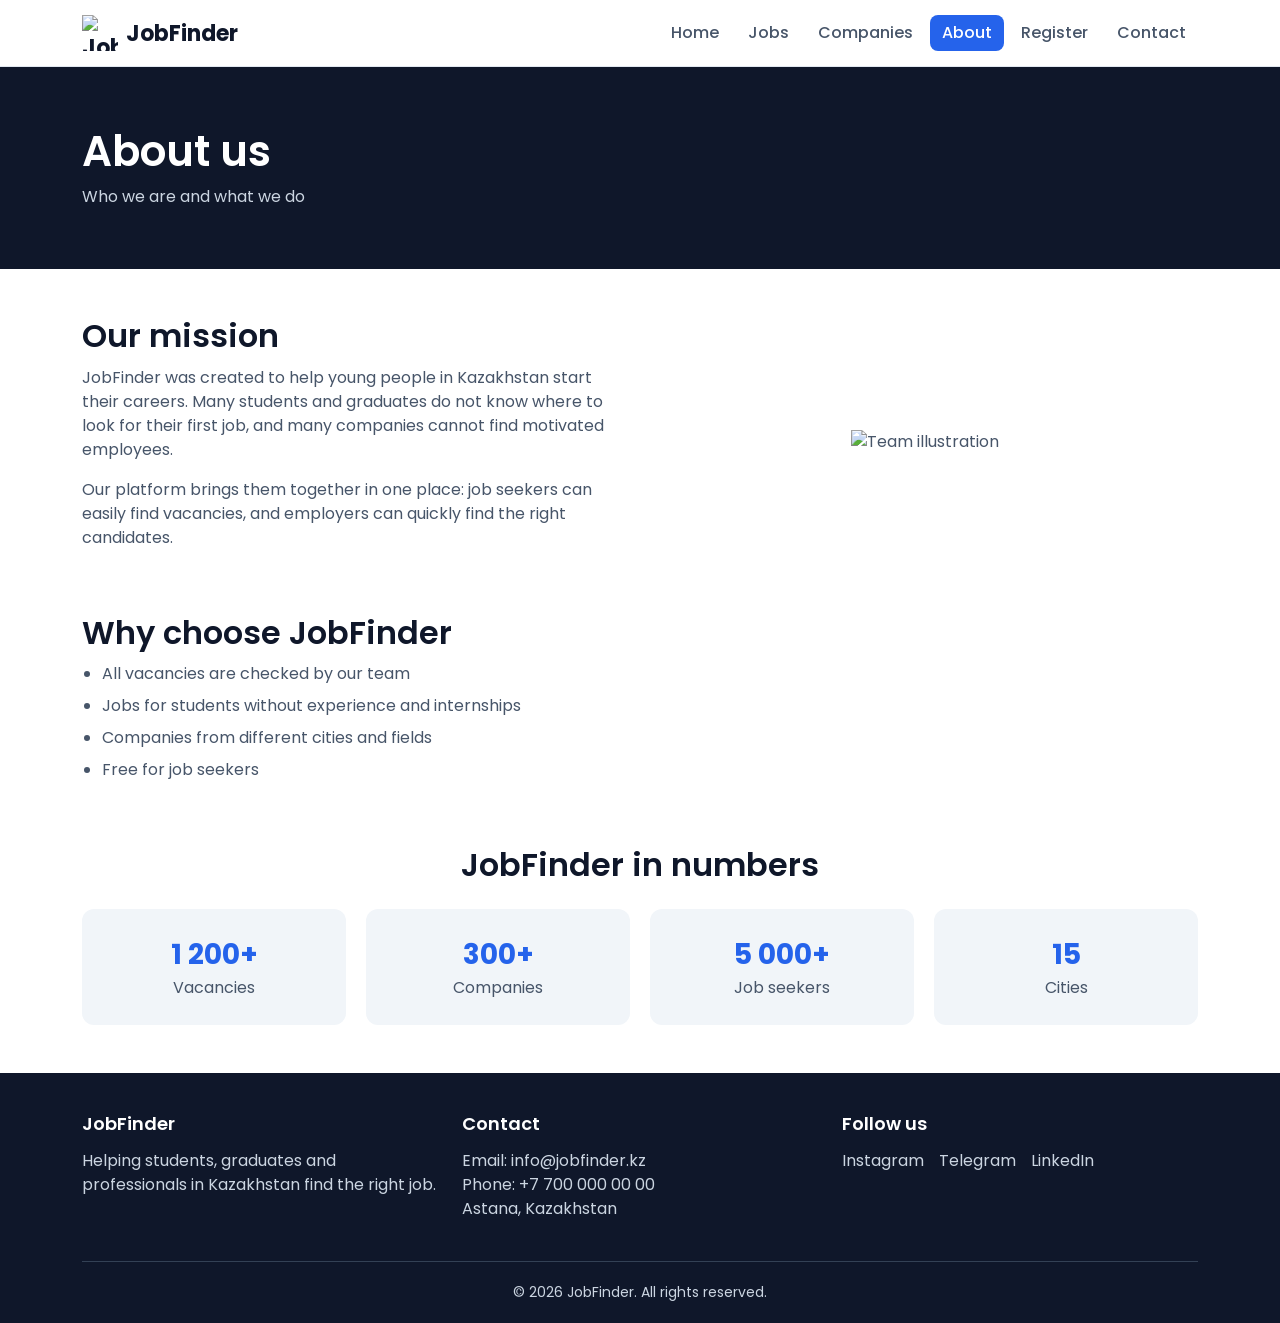
==== about.html @ 1bc91f88 "Endterm: validation, search and filter, CRUD, gallery" ====
<!DOCTYPE html>
<html lang="en">
<head>
    <meta charset="UTF-8">
    <meta name="viewport" content="width=device-width, initial-scale=1.0">
    <title>JobFinder | About</title>
    <link rel="stylesheet" href="https://fonts.googleapis.com/css2?family=Poppins:wght@400;500;600;700&display=swap">
    <link rel="stylesheet" href="https://cdn.jsdelivr.net/npm/bootstrap@5.3.3/dist/css/bootstrap.min.css">
    <link rel="stylesheet" href="css/style.css">
</head>
<body>

    <header class="site-header">
        <div class="container header-inner">
            <a href="index.html" class="logo">
                <img src="images/logo.svg" alt="JobFinder logo" class="logo-img">
                <span>JobFinder</span>
            </a>
            <nav>
                <ul class="nav-menu">
                    <li><a href="index.html">Home</a></li>
                    <li><a href="jobs.html">Jobs</a></li>
                    <li><a href="companies.html">Companies</a></li>
                    <li><a href="about.html" class="active">About</a></li>
                    <li><a href="contact.html#registration">Register</a></li>
                    <li><a href="contact.html">Contact</a></li>
                </ul>
            </nav>
        </div>
    </header>

    <main>
        <section class="page-banner">
            <div class="container">
                <h1>About us</h1>
                <p>Who we are and what we do</p>
            </div>
        </section>

        <section class="py-5">
            <div class="container">
                <div class="row align-items-center g-4">
                    <div class="col-12 col-lg-6">
                        <h2 class="section-title">Our mission</h2>
                        <p>JobFinder was created to help young people in Kazakhstan start their careers. Many students and graduates do not know where to look for their first job, and many companies cannot find motivated employees.</p>
                        <p>Our platform brings them together in one place: job seekers can easily find vacancies, and employers can quickly find the right candidates.</p>
                    </div>
                    <div class="col-12 col-lg-6 text-center">
                        <img src="images/about.svg" alt="Team illustration" class="about-img">
                    </div>
                </div>
            </div>
        </section>

        <section class="pb-5">
            <div class="container">
                <h2 class="section-title">Why choose JobFinder</h2>
                <ul class="values-list">
                    <li>All vacancies are checked by our team</li>
                    <li>Jobs for students without experience and internships</li>
                    <li>Companies from different cities and fields</li>
                    <li>Free for job seekers</li>
                </ul>
            </div>
        </section>

        <section class="pb-5">
            <div class="container">
                <h2 class="section-title text-center mb-4">JobFinder in numbers</h2>
                <div class="stats-grid">
                    <div class="stat-item">
                        <span class="stat-number">1 200+</span>
                        <span>Vacancies</span>
                    </div>
                    <div class="stat-item">
                        <span class="stat-number">300+</span>
                        <span>Companies</span>
                    </div>
                    <div class="stat-item">
                        <span class="stat-number">5 000+</span>
                        <span>Job seekers</span>
                    </div>
                    <div class="stat-item">
                        <span class="stat-number">15</span>
                        <span>Cities</span>
                    </div>
                </div>
            </div>
        </section>
    </main>

    <footer class="site-footer">
        <div class="container">
            <div class="row">
                <div class="col-12 col-md-4 mb-4">
                    <h3 class="footer-title">JobFinder</h3>
                    <p>Helping students, graduates and professionals in Kazakhstan find the right job.</p>
                </div>
                <div class="col-12 col-md-4 mb-4">
                    <h3 class="footer-title">Contact</h3>
                    <address>
                        Email: info@jobfinder.kz<br>
                        Phone: +7 700 000 00 00<br>
                        Astana, Kazakhstan
                    </address>
                </div>
                <div class="col-12 col-md-4 mb-4">
                    <h3 class="footer-title">Follow us</h3>
                    <ul class="social-links">
                        <li><a href="#">Instagram</a></li>
                        <li><a href="#">Telegram</a></li>
                        <li><a href="#">LinkedIn</a></li>
                    </ul>
                </div>
            </div>
            <p class="copyright text-center mb-0">&copy; 2026 JobFinder. All rights reserved.</p>
        </div>
    </footer>

    <script src="https://code.jquery.com/jquery-3.7.1.min.js"></script>
    <script src="js/script.js"></script>
</body>
</html>
---- css/style.css ----
:root {
    --primary: #2563eb;
    --primary-dark: #1d4ed8;
    --accent: #f59e0b;
    --dark: #0f172a;
    --light: #f1f5f9;
    --text: #475569;
    --white: #ffffff;
    --border: #e2e8f0;
    --font-main: "Poppins", sans-serif;
    --radius: 12px;
}

body {
    font-family: var(--font-main);
    font-size: 15px;
    color: var(--text);
    background-color: var(--white);
}

h1,
h2,
h3 {
    color: var(--dark);
    font-weight: 600;
}

a {
    text-decoration: none;
}

.site-header {
    background-color: var(--white);
    border-bottom: 1px solid var(--border);
    padding: 15px 0;
}

.header-inner {
    display: flex;
    flex-direction: column;
    align-items: center;
    gap: 12px;
}

.logo {
    display: flex;
    align-items: center;
    gap: 8px;
    font-size: 22px;
    font-weight: 700;
    color: var(--dark);
}

.logo-img {
    width: 36px;
    height: 36px;
}

.nav-menu {
    display: flex;
    flex-wrap: wrap;
    justify-content: center;
    gap: 5px;
    list-style: none;
    margin: 0;
    padding: 0;
}

.nav-menu a {
    display: block;
    padding: 6px 12px;
    border-radius: 8px;
    color: var(--text);
    font-weight: 500;
}

.nav-menu a:hover,
.nav-menu a:focus {
    background-color: var(--light);
    color: var(--primary);
}

.nav-menu a.active {
    background-color: var(--primary);
    color: var(--white);
}

.btn-main {
    background-color: var(--primary);
    color: var(--white);
    border-radius: 8px;
    padding: 10px 22px;
    font-weight: 500;
}

.btn-main:hover,
.btn-main:focus {
    background-color: var(--primary-dark);
    color: var(--white);
}

.btn-light-main {
    background-color: var(--white);
    color: var(--primary);
    border-radius: 8px;
    padding: 10px 22px;
    font-weight: 500;
}

.btn-light-main:hover,
.btn-light-main:focus {
    background-color: var(--accent);
    color: var(--dark);
}

.hero {
    background-color: var(--light);
    padding: 40px 0;
}

.hero-title {
    font-size: 28px;
    font-weight: 700;
    margin-bottom: 15px;
}

.hero-title span {
    color: var(--primary);
}

.hero-img {
    width: 100%;
    max-width: 480px;
}

.search-form {
    display: flex;
    flex-direction: column;
    gap: 10px;
    background-color: var(--white);
    padding: 15px;
    border-radius: var(--radius);
}

.search-form input,
.search-form select {
    padding: 10px 14px;
    border: 1px solid var(--border);
    border-radius: 8px;
    font-family: var(--font-main);
}

.search-form input {
    flex: 1;
}

.section-title {
    font-size: 24px;
    margin-bottom: 10px;
}

.section-subtitle {
    margin-bottom: 30px;
}

.category-grid {
    display: grid;
    grid-template-columns: 1fr;
    gap: 20px;
}

.category-item {
    background-color: var(--light);
    border-radius: var(--radius);
    padding: 25px;
    text-align: center;
}

.category-item:nth-child(even) {
    background-color: #fef3c7;
}

.category-item h3 {
    font-size: 18px;
    margin-bottom: 5px;
}

.category-count {
    color: var(--primary);
    font-weight: 500;
}

#featured-jobs {
    background-color: var(--light);
}

.job-card {
    position: relative;
    height: 100%;
    background-color: var(--white);
    border: 1px solid var(--border);
    border-radius: var(--radius);
    padding: 25px;
}

.job-card:hover {
    box-shadow: 0 8px 20px rgba(15, 23, 42, 0.1);
}

.job-badge {
    position: absolute;
    top: 20px;
    right: 20px;
    background-color: var(--accent);
    color: var(--dark);
    font-size: 12px;
    font-weight: 600;
    padding: 4px 10px;
    border-radius: 20px;
}

.job-logo {
    width: 56px;
    height: 56px;
    margin-bottom: 15px;
}

.job-title {
    font-size: 18px;
    margin-bottom: 5px;
}

.job-company {
    margin-bottom: 10px;
}

.job-info {
    list-style: none;
    padding: 0;
    margin-bottom: 20px;
}

.job-info li {
    margin-bottom: 4px;
}

.job-salary {
    color: var(--primary);
    font-weight: 600;
}

.step {
    text-align: center;
    padding: 20px;
}

.step-number {
    display: inline-flex;
    align-items: center;
    justify-content: center;
    width: 50px;
    height: 50px;
    border-radius: 50%;
    background-color: var(--primary);
    color: var(--white);
    font-size: 20px;
    font-weight: 700;
    margin-bottom: 15px;
}

.step h3 {
    font-size: 18px;
}

.cta {
    background-color: var(--primary);
    color: var(--white);
    border-radius: var(--radius);
    padding: 40px 20px;
}

.cta h2 {
    color: var(--white);
}

.page-banner {
    background-color: var(--dark);
    padding: 40px 0;
}

.page-banner h1 {
    color: var(--white);
    font-size: 28px;
}

.page-banner p {
    color: #cbd5e1;
    margin: 0;
}

.jobs-table {
    width: 100%;
    min-width: 600px;
    border-collapse: collapse;
}

.jobs-table th {
    background-color: var(--primary);
    color: var(--white);
    padding: 12px;
    text-align: left;
}

.jobs-table td {
    padding: 12px;
    border-bottom: 1px solid var(--border);
}

.jobs-table tbody tr:nth-child(even) {
    background-color: var(--light);
}

.company-card {
    height: 100%;
    background-color: var(--light);
    border-radius: var(--radius);
    padding: 25px;
    text-align: center;
}

.company-logo {
    width: 72px;
    height: 72px;
    margin-bottom: 15px;
}

.company-card h3 {
    font-size: 18px;
    margin-bottom: 5px;
}

.company-jobs {
    display: block;
    color: var(--primary);
    font-weight: 500;
    margin: 10px 0 15px;
}

.about-img {
    width: 100%;
    max-width: 460px;
}

.values-list {
    padding-left: 20px;
}

.values-list li {
    margin-bottom: 8px;
}

.stats-grid {
    display: grid;
    grid-template-columns: repeat(2, 1fr);
    gap: 20px;
}

.stat-item {
    background-color: var(--light);
    border-radius: var(--radius);
    padding: 25px;
    text-align: center;
}

.stat-number {
    display: block;
    font-size: 28px;
    font-weight: 700;
    color: var(--primary);
}

.contact-form {
    background-color: var(--light);
    border-radius: var(--radius);
    padding: 25px;
}

.contact-info {
    height: 100%;
    border: 1px solid var(--border);
    border-radius: var(--radius);
    padding: 25px;
}

.contact-info h3 {
    font-size: 18px;
    margin-top: 20px;
}

.hours-list {
    list-style: none;
    padding: 0;
}

.site-footer {
    background-color: var(--dark);
    color: #cbd5e1;
    padding: 40px 0 20px;
}

.footer-title {
    color: var(--white);
    font-size: 18px;
    margin-bottom: 15px;
}

.social-links {
    display: flex;
    gap: 15px;
    list-style: none;
    padding: 0;
}

.social-links a {
    color: #cbd5e1;
}

.social-links a:hover,
.social-links a:focus {
    color: var(--accent);
}

.copyright {
    border-top: 1px solid #334155;
    padding-top: 20px;
    font-size: 14px;
}

@media (min-width: 768px) {
    body {
        font-size: 16px;
    }

    .header-inner {
        flex-direction: row;
        justify-content: space-between;
    }

    .hero {
        padding: 60px 0;
    }

    .hero-title {
        font-size: 36px;
    }

    .search-form {
        flex-direction: row;
    }

    .section-title {
        font-size: 28px;
    }

    .category-grid {
        grid-template-columns: repeat(2, 1fr);
    }

    .cta {
        padding: 50px 40px;
    }

    .page-banner {
        padding: 60px 0;
    }

    .page-banner h1 {
        font-size: 36px;
    }
}

@media (min-width: 992px) {
    .hero {
        padding: 80px 0;
    }

    .hero-title {
        font-size: 46px;
    }

    .section-title {
        font-size: 32px;
    }

    .category-grid {
        grid-template-columns: repeat(3, 1fr);
    }

    .stats-grid {
        grid-template-columns: repeat(4, 1fr);
    }

    .page-banner h1 {
        font-size: 42px;
    }
}

.filter-panel {
    background-color: var(--light);
    border-radius: var(--radius);
    padding: 20px;
}

.filter-buttons {
    display: flex;
    flex-wrap: wrap;
    gap: 8px;
}

.filter-btn {
    background-color: var(--white);
    color: var(--primary);
    border: 1px solid var(--primary);
    border-radius: 20px;
    padding: 6px 16px;
    font-family: var(--font-main);
}

.filter-btn:hover,
.filter-btn:focus {
    background-color: #dbeafe;
}

.filter-btn.active {
    background-color: var(--primary);
    color: var(--white);
}

.no-results {
    text-align: center;
    padding: 30px 0;
}

.job-form {
    background-color: var(--light);
    border-radius: var(--radius);
    padding: 25px;
}

.job-form h3 {
    font-size: 20px;
    margin-bottom: 15px;
}

#cancel-btn {
    display: none;
}

.jobs-table td:last-child {
    white-space: nowrap;
}

#strength-bar {
    width: 0;
    transition: width 0.3s;
}

#reg-alert {
    display: none;
}

.gallery-img {
    width: 100%;
    height: 160px;
    object-fit: contain;
    background-color: var(--light);
    border-radius: var(--radius);
    padding: 15px;
    cursor: pointer;
}

.lightbox {
    display: none;
    position: fixed;
    top: 0;
    left: 0;
    width: 100%;
    height: 100%;
    background-color: rgba(15, 23, 42, 0.9);
    z-index: 1000;
    text-align: center;
    padding-top: 80px;
}

#lightbox-caption {
    color: var(--white);
    margin-top: 15px;
}

.lightbox-close {
    position: absolute;
    top: 15px;
    right: 25px;
    background: none;
    border: none;
    color: var(--white);
    font-size: 40px;
}

.lightbox-arrow {
    position: absolute;
    bottom: 40px;
    background-color: rgba(255, 255, 255, 0.2);
    border: none;
    color: var(--white);
    font-size: 30px;
    padding: 10px 18px;
    border-radius: 8px;
}

.lightbox-arrow:hover,
.lightbox-arrow:focus,
.lightbox-close:hover,
.lightbox-close:focus {
    color: var(--accent);
}

.lightbox-prev {
    left: 20px;
}

.lightbox-next {
    right: 20px;
}

#lightbox-img {
    max-width: 85%;
    max-height: 60vh;
    background-color: var(--white);
    border-radius: var(--radius);
    padding: 20px;
}

@media (min-width: 768px) {
    .lightbox-arrow {
        top: 50%;
        bottom: auto;
    }

    #lightbox-img {
        max-width: 70%;
        max-height: 65vh;
    }
}
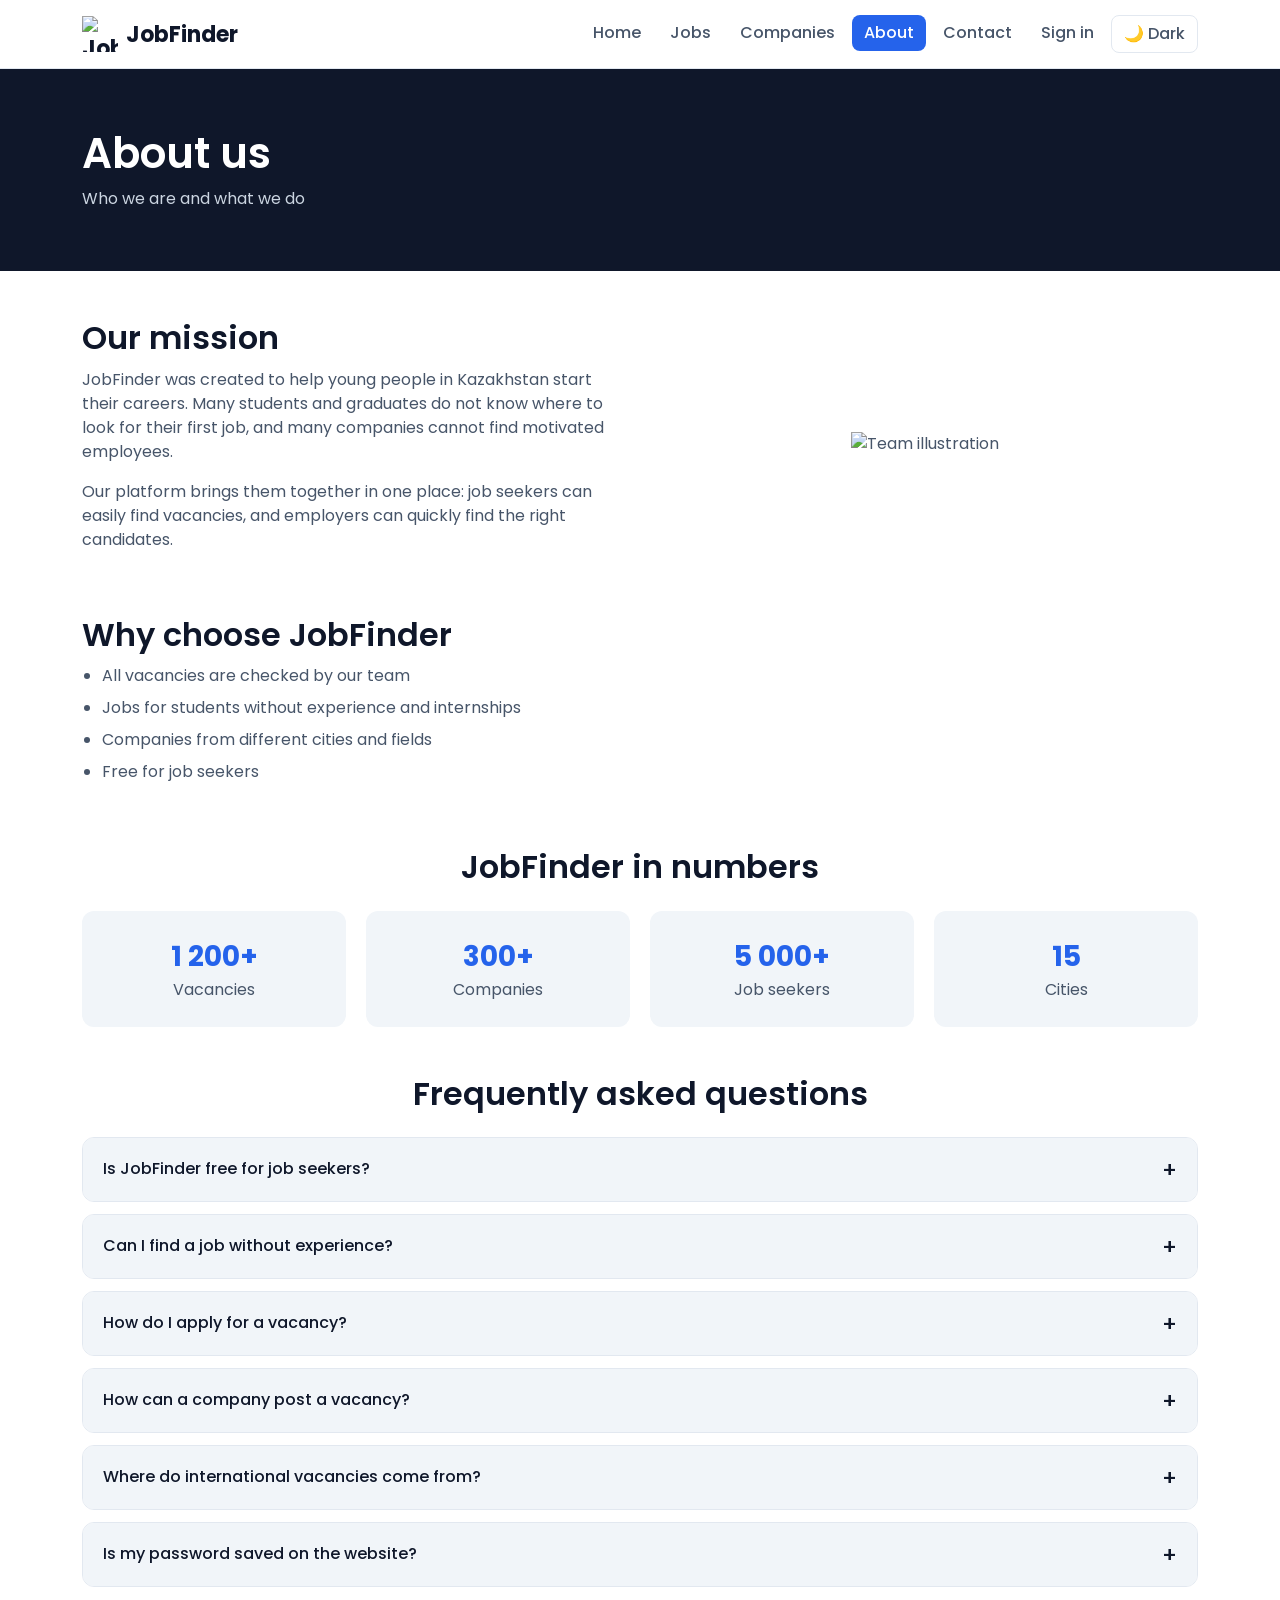
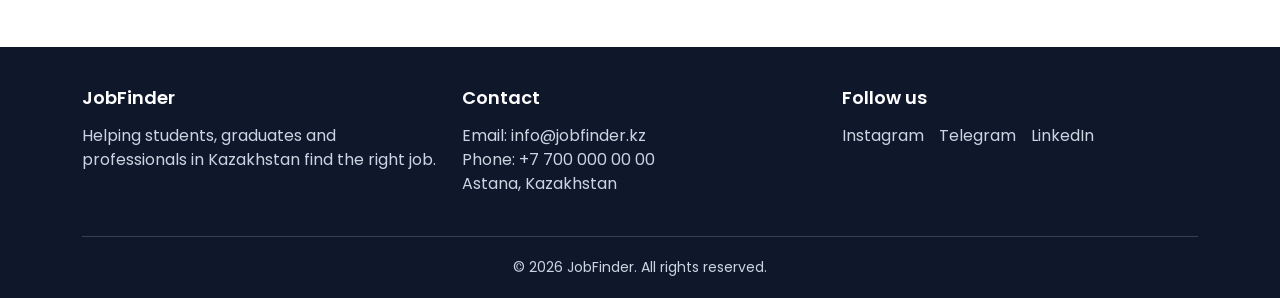
==== commit 465ccc73: "Final: sign in, FAQ, API, report update" ====
--- a/about.html
+++ b/about.html
@@ -7,6 +7,7 @@
     <link rel="stylesheet" href="https://fonts.googleapis.com/css2?family=Poppins:wght@400;500;600;700&display=swap">
     <link rel="stylesheet" href="https://cdn.jsdelivr.net/npm/bootstrap@5.3.3/dist/css/bootstrap.min.css">
     <link rel="stylesheet" href="css/style.css">
+    <script src="js/theme.js"></script>
 </head>
 <body>
 
@@ -22,8 +23,13 @@
                     <li><a href="jobs.html">Jobs</a></li>
                     <li><a href="companies.html">Companies</a></li>
                     <li><a href="about.html" class="active">About</a></li>
-                    <li><a href="contact.html#registration">Register</a></li>
                     <li><a href="contact.html">Contact</a></li>
+                    <li><a href="signin.html" id="signin-link">Sign in</a></li>
+                    <li id="user-item">
+                        <span id="user-greeting"></span>
+                        <button type="button" id="signout-btn" class="nav-btn">Sign out</button>
+                    </li>
+                    <li><button type="button" id="theme-toggle" class="nav-btn">🌙 Dark</button></li>
                 </ul>
             </nav>
         </div>
@@ -87,6 +93,65 @@
                 </div>
             </div>
         </section>
+        <section class="pb-5">
+            <div class="container">
+                <h2 class="section-title text-center mb-4">Frequently asked questions</h2>
+                <div class="faq-item">
+                    <button type="button" class="faq-question">
+                        <span>Is JobFinder free for job seekers?</span>
+                        <span class="faq-icon">+</span>
+                    </button>
+                    <div class="faq-answer">
+                        <p>Yes. Searching for vacancies, registering and applying is completely free for job seekers.</p>
+                    </div>
+                </div>
+                <div class="faq-item">
+                    <button type="button" class="faq-question">
+                        <span>Can I find a job without experience?</span>
+                        <span class="faq-icon">+</span>
+                    </button>
+                    <div class="faq-answer">
+                        <p>Yes. Many companies post internships and junior positions. Use the Internship filter on the Jobs page to find them.</p>
+                    </div>
+                </div>
+                <div class="faq-item">
+                    <button type="button" class="faq-question">
+                        <span>How do I apply for a vacancy?</span>
+                        <span class="faq-icon">+</span>
+                    </button>
+                    <div class="faq-answer">
+                        <p>Open the Jobs page, choose a vacancy and click Apply now. International vacancies open on the original job website.</p>
+                    </div>
+                </div>
+                <div class="faq-item">
+                    <button type="button" class="faq-question">
+                        <span>How can a company post a vacancy?</span>
+                        <span class="faq-icon">+</span>
+                    </button>
+                    <div class="faq-answer">
+                        <p>Sign in and open the Jobs page. In the Manage vacancies section you can add, edit and delete vacancies.</p>
+                    </div>
+                </div>
+                <div class="faq-item">
+                    <button type="button" class="faq-question">
+                        <span>Where do international vacancies come from?</span>
+                        <span class="faq-icon">+</span>
+                    </button>
+                    <div class="faq-answer">
+                        <p>They are loaded in real time from the free Arbeitnow public API, which collects jobs from many companies in Europe and remote jobs.</p>
+                    </div>
+                </div>
+                <div class="faq-item">
+                    <button type="button" class="faq-question">
+                        <span>Is my password saved on the website?</span>
+                        <span class="faq-icon">+</span>
+                    </button>
+                    <div class="faq-answer">
+                        <p>No. We only save your name and email in your browser to keep you signed in. Your password is never saved.</p>
+                    </div>
+                </div>
+            </div>
+        </section>
     </main>
 
     <footer class="site-footer">
--- a/css/style.css
+++ b/css/style.css
@@ -7,6 +7,10 @@
     --text: #475569;
     --white: #ffffff;
     --border: #e2e8f0;
+    --bg: #ffffff;
+    --surface: #ffffff;
+    --heading: #0f172a;
+    --category-alt: #fef3c7;
     --font-main: "Poppins", sans-serif;
     --radius: 12px;
 }
@@ -15,13 +19,13 @@
     font-family: var(--font-main);
     font-size: 15px;
     color: var(--text);
-    background-color: var(--white);
+    background-color: var(--bg);
 }
 
 h1,
 h2,
 h3 {
-    color: var(--dark);
+    color: var(--heading);
     font-weight: 600;
 }
 
@@ -30,7 +34,7 @@
 }
 
 .site-header {
-    background-color: var(--white);
+    background-color: var(--bg);
     border-bottom: 1px solid var(--border);
     padding: 15px 0;
 }
@@ -48,7 +52,7 @@
     gap: 8px;
     font-size: 22px;
     font-weight: 700;
-    color: var(--dark);
+    color: var(--heading);
 }
 
 .logo-img {
@@ -137,7 +141,7 @@
     display: flex;
     flex-direction: column;
     gap: 10px;
-    background-color: var(--white);
+    background-color: var(--surface);
     padding: 15px;
     border-radius: var(--radius);
 }
@@ -177,7 +181,7 @@
 }
 
 .category-item:nth-child(even) {
-    background-color: #fef3c7;
+    background-color: var(--category-alt);
 }
 
 .category-item h3 {
@@ -197,7 +201,7 @@
 .job-card {
     position: relative;
     height: 100%;
-    background-color: var(--white);
+    background-color: var(--surface);
     border: 1px solid var(--border);
     border-radius: var(--radius);
     padding: 25px;
@@ -441,45 +445,45 @@
         font-size: 16px;
     }
 
+    .hero {
+        padding: 60px 0;
+    }
+
+    .hero-title {
+        font-size: 36px;
+    }
+
+    .search-form {
+        flex-direction: row;
+    }
+
+    .section-title {
+        font-size: 28px;
+    }
+
+    .category-grid {
+        grid-template-columns: repeat(2, 1fr);
+    }
+
+    .cta {
+        padding: 50px 40px;
+    }
+
+    .page-banner {
+        padding: 60px 0;
+    }
+
+    .page-banner h1 {
+        font-size: 36px;
+    }
+}
+
+@media (min-width: 992px) {
     .header-inner {
         flex-direction: row;
         justify-content: space-between;
     }
 
-    .hero {
-        padding: 60px 0;
-    }
-
-    .hero-title {
-        font-size: 36px;
-    }
-
-    .search-form {
-        flex-direction: row;
-    }
-
-    .section-title {
-        font-size: 28px;
-    }
-
-    .category-grid {
-        grid-template-columns: repeat(2, 1fr);
-    }
-
-    .cta {
-        padding: 50px 40px;
-    }
-
-    .page-banner {
-        padding: 60px 0;
-    }
-
-    .page-banner h1 {
-        font-size: 36px;
-    }
-}
-
-@media (min-width: 992px) {
     .hero {
         padding: 80px 0;
     }
@@ -518,7 +522,7 @@
 }
 
 .filter-btn {
-    background-color: var(--white);
+    background-color: var(--surface);
     color: var(--primary);
     border: 1px solid var(--primary);
     border-radius: 20px;
@@ -636,7 +640,7 @@
 #lightbox-img {
     max-width: 85%;
     max-height: 60vh;
-    background-color: var(--white);
+    background-color: #ffffff;
     border-radius: var(--radius);
     padding: 20px;
 }
@@ -652,3 +656,139 @@
         max-height: 65vh;
     }
 }
+
+[data-bs-theme="dark"] {
+    --bg: #0f172a;
+    --surface: #1e293b;
+    --light: #1e293b;
+    --heading: #f1f5f9;
+    --text: #cbd5e1;
+    --border: #334155;
+    --category-alt: #3b2f12;
+}
+
+[data-bs-theme="dark"] .page-banner,
+[data-bs-theme="dark"] .site-footer {
+    background-color: #020617;
+}
+
+[data-bs-theme="dark"] .filter-btn:hover,
+[data-bs-theme="dark"] .filter-btn:focus {
+    background-color: #1e3a8a;
+}
+
+.nav-btn {
+    background-color: transparent;
+    border: 1px solid var(--border);
+    border-radius: 8px;
+    color: var(--text);
+    padding: 6px 12px;
+    font-family: var(--font-main);
+    font-weight: 500;
+}
+
+.nav-btn:hover,
+.nav-btn:focus {
+    background-color: var(--light);
+    color: var(--primary);
+}
+
+#user-item {
+    display: none;
+    align-items: center;
+    gap: 8px;
+}
+
+#user-greeting {
+    font-weight: 500;
+    color: var(--heading);
+}
+
+.auth-box {
+    background-color: var(--light);
+    border-radius: var(--radius);
+    padding: 25px;
+}
+
+#signed-in-box {
+    display: none;
+}
+
+#signin-required {
+    display: none;
+}
+
+.faq-item {
+    border: 1px solid var(--border);
+    border-radius: var(--radius);
+    margin-bottom: 12px;
+    overflow: hidden;
+}
+
+.faq-question {
+    display: flex;
+    justify-content: space-between;
+    align-items: center;
+    width: 100%;
+    background-color: var(--light);
+    color: var(--heading);
+    border: none;
+    padding: 15px 20px;
+    font-family: var(--font-main);
+    font-size: 16px;
+    font-weight: 500;
+    text-align: left;
+}
+
+.faq-question:hover,
+.faq-question:focus {
+    color: var(--primary);
+}
+
+.faq-icon {
+    font-size: 22px;
+    margin-left: 15px;
+}
+
+.faq-answer {
+    display: none;
+    padding: 15px 20px;
+}
+
+.faq-answer p {
+    margin: 0;
+}
+
+.api-card {
+    height: 100%;
+    background-color: var(--surface);
+    border: 1px solid var(--border);
+    border-radius: var(--radius);
+    padding: 20px;
+}
+
+.api-card h3 {
+    font-size: 17px;
+}
+
+.api-tag {
+    display: inline-block;
+    background-color: var(--light);
+    color: var(--text);
+    font-size: 12px;
+    padding: 3px 10px;
+    border-radius: 20px;
+    margin: 0 5px 5px 0;
+}
+
+.api-remote {
+    background-color: #dcfce7;
+    color: #166534;
+}
+
+.api-pagination {
+    display: flex;
+    justify-content: center;
+    align-items: center;
+    gap: 15px;
+}
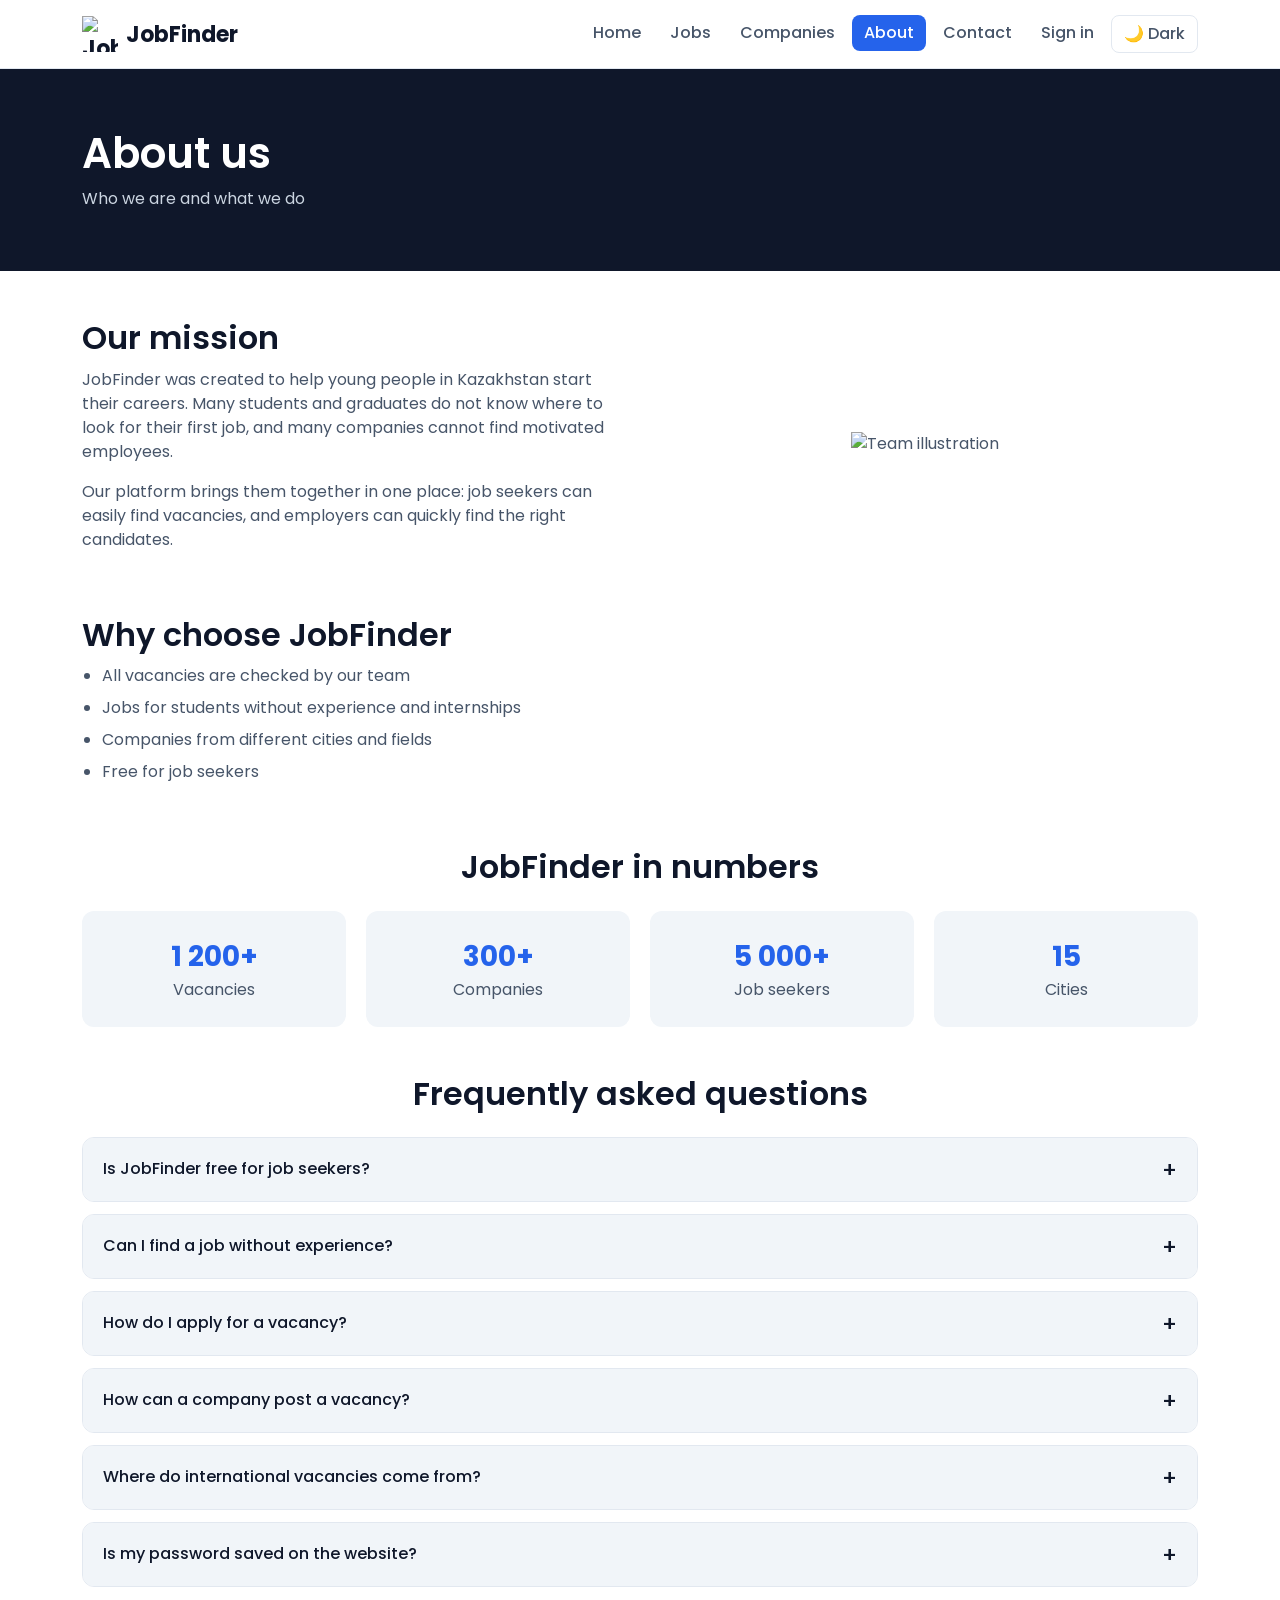
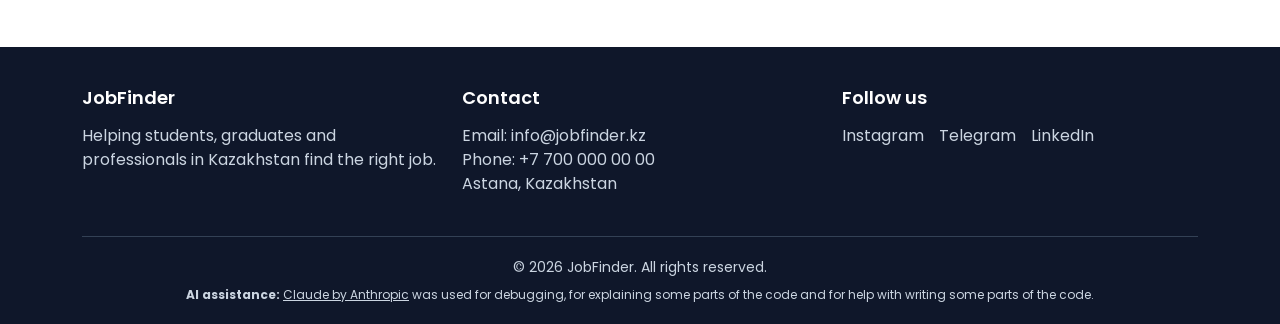
==== commit 47b37b0c: "Add AI assistance note" ====
--- a/about.html
+++ b/about.html
@@ -178,7 +178,7 @@
                     </ul>
                 </div>
             </div>
-            <p class="copyright text-center mb-0">&copy; 2026 JobFinder. All rights reserved.</p>
+            <p class="copyright text-center mb-0">&copy; 2026 JobFinder. All rights reserved.</p><p class="ai-note text-center mb-0"><strong>AI assistance:</strong> <a href="https://www.anthropic.com/claude" target="_blank">Claude by Anthropic</a> was used for debugging, for explaining some parts of the code and for help with writing some parts of the code.</p>
         </div>
     </footer>
 
--- a/css/style.css
+++ b/css/style.css
@@ -792,3 +792,18 @@
     align-items: center;
     gap: 15px;
 }
+
+.ai-note {
+    font-size: 12px;
+    margin-top: 8px;
+}
+
+.ai-note a {
+    color: #cbd5e1;
+    text-decoration: underline;
+}
+
+.ai-note a:hover,
+.ai-note a:focus {
+    color: var(--accent);
+}
